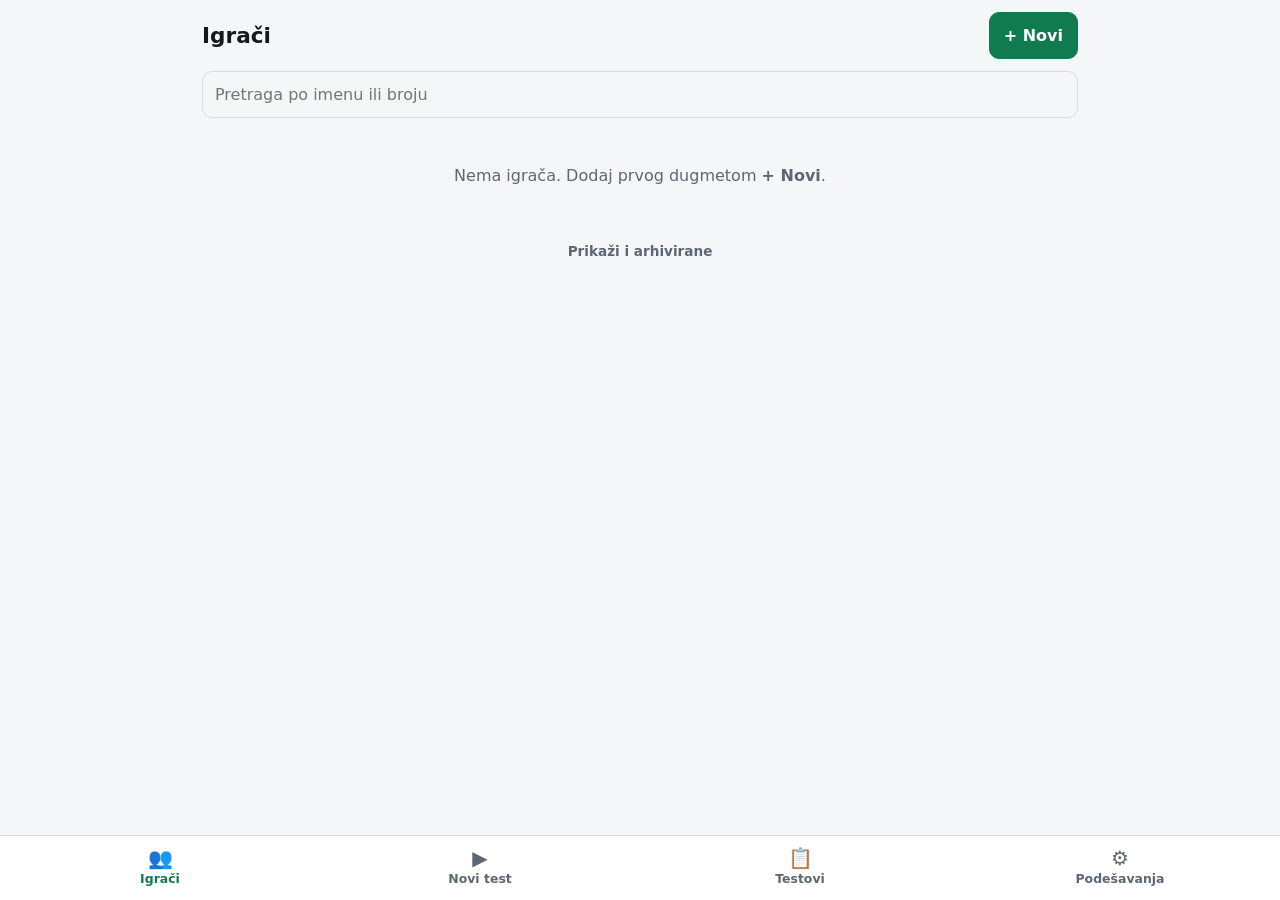
==== index.html @ e66dfb0d "Beep test za celu ekipu odjednom" ====
<!doctype html>
<html lang="sr">
<head>
<meta charset="utf-8">
<meta name="viewport" content="width=device-width, initial-scale=1, viewport-fit=cover">
<meta name="theme-color" content="#0f7b4f">
<meta name="mobile-web-app-capable" content="yes">
<meta name="apple-mobile-web-app-capable" content="yes">
<meta name="apple-mobile-web-app-status-bar-style" content="black-translucent">
<meta name="apple-mobile-web-app-title" content="Beep test">
<title>Beep test</title>
<link rel="manifest" href="manifest.webmanifest">
<link rel="icon" href="icons/ikona.svg" type="image/svg+xml">
<link rel="apple-touch-icon" href="icons/ikona-180.png">
<link rel="stylesheet" href="app.css">
</head>
<body>
<div id="app"></div>
<nav class="traka" id="traka"></nav>

<script src="js/protocol.js"></script>
<script src="js/data.js"></script>
<script src="js/audio.js"></script>
<script src="js/run.js"></script>
<script src="js/app.js"></script>
<script>
if ('serviceWorker' in navigator && location.protocol !== 'file:') {
  window.addEventListener('load', function () {
    navigator.serviceWorker.register('sw.js').catch(function () { /* radi i bez toga */ });
  });
}
</script>
</body>
</html>
---- app.css ----
/* Beep test - izgled je podesen za telefon u ruci trenera:
   krupna slova, velike dodirne mete, dobar kontrast i po suncu. */

:root {
  --poz: #f5f6f8;
  --kartica: #ffffff;
  --tekst: #14181f;
  --tekst-slab: #5d6674;
  --ivica: #d8dde5;
  --glavna: #0f7b4f;
  --glavna-tamna: #0a5c3b;
  --upozorenje: #d9a213;
  --opasnost: #c92c2c;
  --plava: #1f6feb;
  --senka: 0 1px 3px rgba(0, 0, 0, .12);
  --r: 12px;
}

@media (prefers-color-scheme: dark) {
  :root {
    --poz: #11151b;
    --kartica: #1a2029;
    --tekst: #eef2f7;
    --tekst-slab: #9aa5b4;
    --ivica: #2c3542;
    --glavna: #24a76c;
    --glavna-tamna: #1b8557;
    --upozorenje: #e6b422;
    --opasnost: #e0524f;
    --plava: #4b8ef7;
    --senka: none;
  }
}

* { box-sizing: border-box; -webkit-tap-highlight-color: transparent; }

html, body {
  margin: 0;
  padding: 0;
  background: var(--poz);
  color: var(--tekst);
  font-family: system-ui, -apple-system, "Segoe UI", Roboto, Arial, sans-serif;
  font-size: 16px;
  line-height: 1.45;
  overscroll-behavior-y: none;
}

body { padding-bottom: env(safe-area-inset-bottom); }

h1, h2, h3 { margin: 0 0 .5rem; line-height: 1.2; }
h1 { font-size: 1.35rem; }
h2 { font-size: 1.1rem; }
p { margin: 0 0 .75rem; }
a { color: var(--plava); }

/* ---------- okvir ---------- */

#app { max-width: 900px; margin: 0 auto; padding: 12px 12px 88px; }
.zaglavlje {
  display: flex; align-items: center; gap: 10px;
  margin-bottom: 12px; min-height: 40px;
}
.zaglavlje h1 { flex: 1; margin: 0; }

.traka {
  position: fixed; left: 0; right: 0; bottom: 0; z-index: 20;
  display: flex; background: var(--kartica);
  border-top: 1px solid var(--ivica);
  padding-bottom: env(safe-area-inset-bottom);
}
.traka a {
  flex: 1; text-align: center; padding: 10px 4px 12px;
  color: var(--tekst-slab); text-decoration: none;
  font-size: .78rem; font-weight: 600;
}
.traka a .ikona { display: block; font-size: 1.25rem; line-height: 1.5rem; }
.traka a.aktivna { color: var(--glavna); }

/* ---------- osnovni elementi ---------- */

.kartica {
  background: var(--kartica); border: 1px solid var(--ivica);
  border-radius: var(--r); padding: 12px; margin-bottom: 10px;
  box-shadow: var(--senka);
}
.kartica.klik { cursor: pointer; }
.kartica.klik:active { transform: scale(.995); }

.red { display: flex; align-items: center; gap: 10px; }
.red .rast { flex: 1; min-width: 0; }
.slab { color: var(--tekst-slab); font-size: .85rem; }
.krupno { font-size: 1.6rem; font-weight: 700; font-variant-numeric: tabular-nums; }
.skraceno { overflow: hidden; text-overflow: ellipsis; white-space: nowrap; }
.razmak { margin-top: 14px; }
.sredina { text-align: center; }

button, .dugme {
  font: inherit; font-weight: 600;
  border: 1px solid var(--ivica); background: var(--kartica); color: var(--tekst);
  border-radius: 10px; padding: 11px 14px; min-height: 46px;
  cursor: pointer; text-decoration: none; display: inline-flex;
  align-items: center; justify-content: center; gap: 6px;
}
button:active, .dugme:active { filter: brightness(.94); }
button.glavno, .dugme.glavno { background: var(--glavna); border-color: var(--glavna); color: #fff; }
button.opasno { background: var(--opasnost); border-color: var(--opasnost); color: #fff; }
button.tiho { background: transparent; border-color: transparent; color: var(--tekst-slab); }
button.malo { min-height: 36px; padding: 6px 10px; font-size: .85rem; }
button[disabled] { opacity: .45; pointer-events: none; }
.dugmad { display: flex; gap: 8px; flex-wrap: wrap; }
.dugmad.puno button, .dugmad.puno .dugme { flex: 1; }

label { display: block; font-size: .85rem; color: var(--tekst-slab); margin: 10px 0 4px; }
input, select, textarea {
  font: inherit; width: 100%; padding: 11px 12px; min-height: 46px;
  border: 1px solid var(--ivica); border-radius: 10px;
  background: var(--poz); color: var(--tekst);
}
textarea { min-height: 70px; }
input[type="checkbox"] { width: auto; min-height: 0; }

.znak {
  display: inline-block; padding: 2px 8px; border-radius: 999px;
  font-size: .74rem; font-weight: 700; border: 1px solid var(--ivica);
  color: var(--tekst-slab); white-space: nowrap;
}
.znak.zeleno { background: var(--glavna); border-color: var(--glavna); color: #fff; }
.znak.zuto { background: var(--upozorenje); border-color: var(--upozorenje); color: #241c00; }
.znak.crveno { background: var(--opasnost); border-color: var(--opasnost); color: #fff; }

.prazno { text-align: center; color: var(--tekst-slab); padding: 32px 12px; }

/* ---------- izbor ucesnika ---------- */

.izbor { display: grid; grid-template-columns: repeat(auto-fill, minmax(150px, 1fr)); gap: 8px; }
.izbor .stavka {
  display: flex; align-items: center; gap: 8px; padding: 10px;
  border: 1px solid var(--ivica); border-radius: 10px; background: var(--kartica);
  cursor: pointer; user-select: none;
}
.izbor .stavka.cekirana { border-color: var(--glavna); box-shadow: inset 0 0 0 1px var(--glavna); }

/* ---------- ekran testiranja ---------- */

body.trci { overflow: hidden; }
.tok { position: fixed; inset: 0; display: flex; flex-direction: column; background: var(--poz); z-index: 30; }
.tok .vrh {
  padding: 10px 12px calc(10px + env(safe-area-inset-top));
  background: var(--kartica); border-bottom: 1px solid var(--ivica);
}
.tok .brojevi { display: flex; align-items: baseline; gap: 14px; }
.tok .nivo { font-size: 2.6rem; font-weight: 800; font-variant-numeric: tabular-nums; line-height: 1; }
.tok .sat { font-size: 1.1rem; font-variant-numeric: tabular-nums; color: var(--tekst-slab); }
.tok .napredak { height: 8px; background: var(--ivica); border-radius: 999px; margin-top: 8px; overflow: hidden; }
.tok .napredak i { display: block; height: 100%; background: var(--glavna); width: 0; }
.tok .napredak.uskoro i { background: var(--upozorenje); }

.plocice {
  flex: 1; overflow-y: auto; padding: 10px;
  display: grid; gap: 8px;
  grid-template-columns: repeat(auto-fill, minmax(104px, 1fr));
  align-content: start;
}
/* 20 i vise ucesnika mora da stane na ekran telefona */
.plocice.gusto { gap: 6px; grid-template-columns: repeat(auto-fill, minmax(88px, 1fr)); }
.plocice.gusto .plocica { min-height: 84px; padding: 6px 4px; }
.plocice.gusto .plocica .ime { font-size: .8rem; }
.plocice.gusto .plocica .rez { font-size: 1.05rem; }
.plocica {
  position: relative; border: 2px solid var(--ivica); border-radius: var(--r);
  background: var(--kartica); padding: 8px 6px; min-height: 92px;
  display: flex; flex-direction: column; align-items: center; justify-content: center;
  gap: 2px; text-align: center; cursor: pointer; user-select: none;
}
.plocica .ime { font-weight: 700; font-size: .92rem; width: 100%; overflow: hidden; text-overflow: ellipsis; white-space: nowrap; }
.plocica .dres { font-size: .72rem; color: var(--tekst-slab); }
.plocica .rez { font-size: 1.25rem; font-weight: 800; font-variant-numeric: tabular-nums; }
.plocica.aktivan { border-color: var(--glavna); }
.plocica.opomena { border-color: var(--upozorenje); background: color-mix(in srgb, var(--upozorenje) 18%, var(--kartica)); }
.plocica.ispao, .plocica.odustao, .plocica.povreda {
  border-color: var(--opasnost); background: color-mix(in srgb, var(--opasnost) 14%, var(--kartica)); opacity: .9;
}
.plocica.zavrsio { border-color: var(--plava); }
.plocica { overflow: hidden; }
.plocica .ime { padding: 0 2px; }
.plocica .podnozje {
  display: flex; align-items: center; justify-content: center; gap: 6px;
  margin-top: 2px; width: 100%; max-width: 100%;
}
.plocica .podnozje .dres { overflow: hidden; text-overflow: ellipsis; white-space: nowrap; }
.plocica .podnozje button { flex: none; min-height: 26px; padding: 1px 8px; font-size: .7rem; }

.tok .dno {
  display: flex; gap: 8px; padding: 10px 12px calc(10px + env(safe-area-inset-bottom));
  background: var(--kartica); border-top: 1px solid var(--ivica);
}
.tok .dno button { flex: 1; }

.odbrojavanje {
  position: fixed; inset: 0; z-index: 40; background: rgba(0, 0, 0, .82); color: #fff;
  display: flex; flex-direction: column; align-items: center; justify-content: center;
}
.odbrojavanje .broj { font-size: 7rem; font-weight: 800; line-height: 1; }

/* ---------- tabele i grafikon ---------- */

.tabela { width: 100%; border-collapse: collapse; font-size: .9rem; }
.tabela th, .tabela td { padding: 8px 6px; text-align: left; border-bottom: 1px solid var(--ivica); }
.tabela th { font-size: .75rem; text-transform: uppercase; letter-spacing: .03em; color: var(--tekst-slab); }
.tabela td.broj, .tabela th.broj { text-align: right; font-variant-numeric: tabular-nums; }
.uvijeno { overflow-x: auto; -webkit-overflow-scrolling: touch; }

.grafikon { width: 100%; height: 180px; display: block; }
.grafikon .linija { fill: none; stroke: var(--glavna); stroke-width: 2.5; }
.grafikon .tacka { fill: var(--glavna); }
.grafikon .osa { stroke: var(--ivica); stroke-width: 1; }
.grafikon text { fill: var(--tekst-slab); font-size: 10px; }

.poruka {
  position: fixed; left: 50%; bottom: 84px; transform: translateX(-50%);
  background: var(--tekst); color: var(--poz); padding: 10px 16px; border-radius: 999px;
  font-size: .9rem; font-weight: 600; z-index: 50; max-width: 90vw; text-align: center;
}
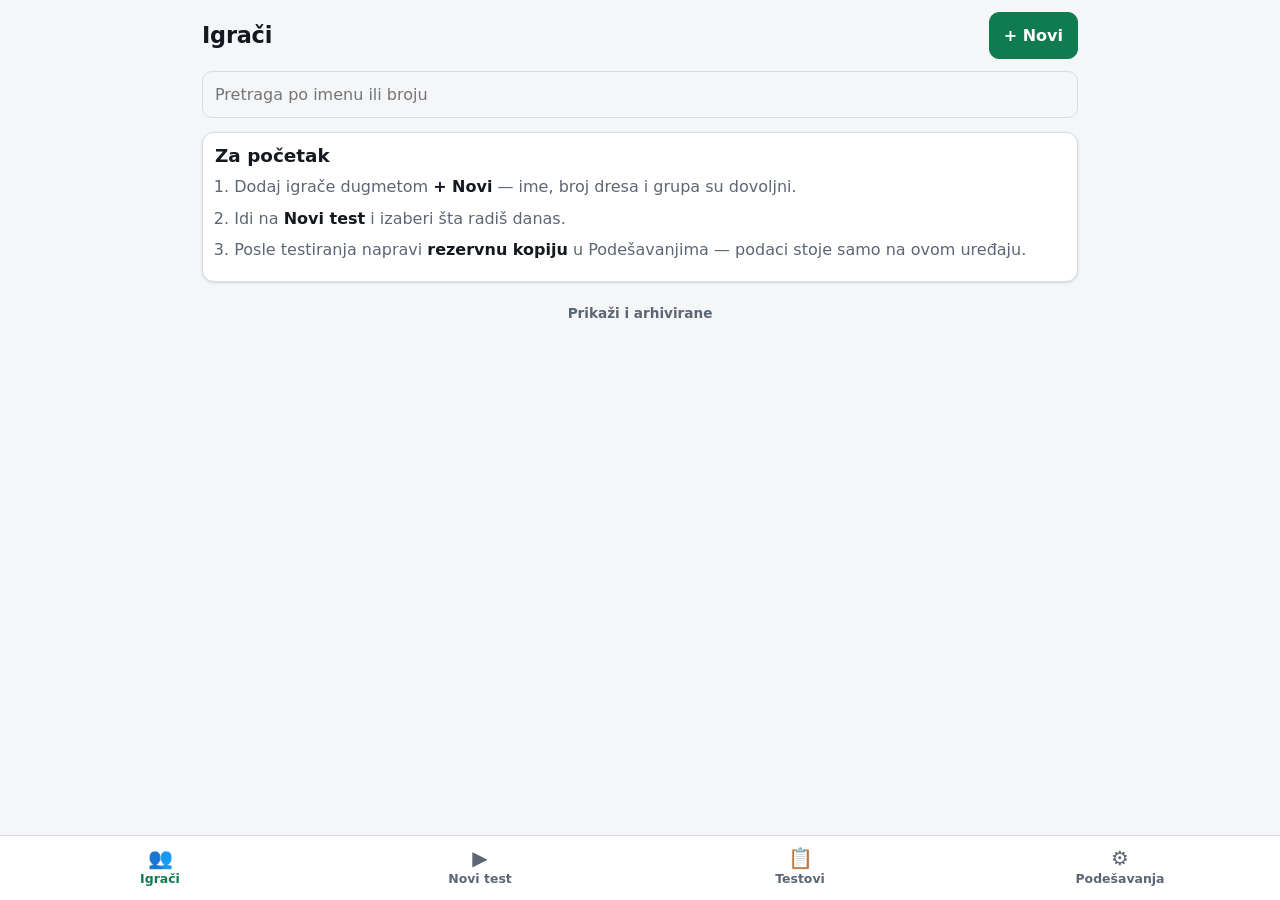
==== commit 4167b6ea: "Pet kvarova sa ekrana i utezanje izgleda Snimanjem svih ekrana sa realnim podacima naslo se pet stva" ====
--- a/index.html
+++ b/index.html
@@ -19,14 +19,30 @@
 <nav class="traka" id="traka"></nav>
 
 <script src="js/protocol.js"></script>
+<script src="js/testovi.js"></script>
 <script src="js/data.js"></script>
 <script src="js/audio.js"></script>
 <script src="js/run.js"></script>
 <script src="js/app.js"></script>
 <script>
 if ('serviceWorker' in navigator && location.protocol !== 'file:') {
+  /* Kad nova verzija preuzme stranicu, osvezi je jednom - inace bi trener
+     gledao staru sve dok ne zatvori i ne otvori aplikaciju jos jednom.
+     Usred testiranja se ne osvezava, da ne prekine merenje. */
+  var osvezeno = false;
+  /* Pri prvoj instalaciji nema sta da se osvezava - stranica je vec najnovija.
+     Osvezava se samo kad je ranija verzija zaista smenjena novom. */
+  var imaoKontrolu = !!navigator.serviceWorker.controller;
+  navigator.serviceWorker.addEventListener('controllerchange', function () {
+    if (!imaoKontrolu || osvezeno) return;
+    if ((location.hash || '') === '#/tok') return;
+    osvezeno = true;
+    location.reload();
+  });
   window.addEventListener('load', function () {
-    navigator.serviceWorker.register('sw.js').catch(function () { /* radi i bez toga */ });
+    navigator.serviceWorker.register('sw.js').then(function (reg) {
+      reg.update();
+    }).catch(function () { /* radi i bez toga */ });
   });
 }
 </script>
--- a/app.css
+++ b/app.css
@@ -14,6 +14,22 @@
   --plava: #1f6feb;
   --senka: 0 1px 3px rgba(0, 0, 0, .12);
   --r: 12px;
+
+  /* skala slova - da se glavno razlikuje od uzgrednog */
+  --f-xs: .78rem;
+  --f-s: .875rem;
+  --f-l: 1.15rem;
+  --f-xl: 1.4rem;
+  --f-2xl: 2rem;
+  --f-3xl: 3.2rem;
+
+  /* grupe testova - boja nosi znacenje, nije ukras */
+  --g-izdrzljivost: #0f7b4f;
+  --g-skok: #7b3fb0;
+  --g-brzina: #1f6feb;
+  --g-agilnost: #c2681a;
+  --g-merenje: #5d6674;
+  --akcenat: var(--glavna);
 }
 
 @media (prefers-color-scheme: dark) {
@@ -29,6 +45,11 @@
     --opasnost: #e0524f;
     --plava: #4b8ef7;
     --senka: none;
+    --g-izdrzljivost: #24a76c;
+    --g-skok: #a879dd;
+    --g-brzina: #4b8ef7;
+    --g-agilnost: #e0913f;
+    --g-merenje: #9aa5b4;
   }
 }
 
@@ -48,8 +69,8 @@
 body { padding-bottom: env(safe-area-inset-bottom); }
 
 h1, h2, h3 { margin: 0 0 .5rem; line-height: 1.2; }
-h1 { font-size: 1.35rem; }
-h2 { font-size: 1.1rem; }
+h1 { font-size: var(--f-xl); letter-spacing: -.01em; }
+h2 { font-size: var(--f-l); }
 p { margin: 0 0 .75rem; }
 a { color: var(--plava); }
 
@@ -83,14 +104,29 @@
   border-radius: var(--r); padding: 12px; margin-bottom: 10px;
   box-shadow: var(--senka);
 }
+/* boja grupe testa - leva traka na kartici, tacka u spisku */
+.g-izdrzljivost { --akcenat: var(--g-izdrzljivost); }
+.g-skok { --akcenat: var(--g-skok); }
+.g-brzina { --akcenat: var(--g-brzina); }
+.g-agilnost { --akcenat: var(--g-agilnost); }
+.g-merenje { --akcenat: var(--g-merenje); }
+.kartica[class*="g-"] { border-left: 3px solid var(--akcenat); }
+.stavka .tacka {
+  flex: none; width: 10px; height: 10px; border-radius: 50%;
+  background: var(--akcenat); margin-right: 2px;
+}
+
 .kartica.klik { cursor: pointer; }
 .kartica.klik:active { transform: scale(.995); }
 
 .red { display: flex; align-items: center; gap: 10px; }
 .red .rast { flex: 1; min-width: 0; }
-.slab { color: var(--tekst-slab); font-size: .85rem; }
-.krupno { font-size: 1.6rem; font-weight: 700; font-variant-numeric: tabular-nums; }
+.slab { color: var(--tekst-slab); font-size: var(--f-s); }
+.krupno { font-size: var(--f-2xl); font-weight: 700; font-variant-numeric: tabular-nums; line-height: 1.1; letter-spacing: -.02em; }
+.ogroman { font-size: var(--f-3xl); font-weight: 800; font-variant-numeric: tabular-nums; line-height: 1; letter-spacing: -.03em; }
 .skraceno { overflow: hidden; text-overflow: ellipsis; white-space: nowrap; }
+/* rezultat uz ime: broj drzi svoju sirinu, ime se prelama umesto da se sece */
+.ishod { flex: none; text-align: right; min-width: 5.5rem; }
 .razmak { margin-top: 14px; }
 .sredina { text-align: center; }
 
@@ -129,6 +165,9 @@
 .znak.crveno { background: var(--opasnost); border-color: var(--opasnost); color: #fff; }
 
 .prazno { text-align: center; color: var(--tekst-slab); padding: 32px 12px; }
+.uputstvo ol { margin: 0; padding-left: 1.2rem; }
+.uputstvo li { margin-bottom: 8px; color: var(--tekst-slab); }
+.uputstvo li b { color: var(--tekst); }
 
 /* ---------- izbor ucesnika ---------- */
 
@@ -140,6 +179,17 @@
 }
 .izbor .stavka.cekirana { border-color: var(--glavna); box-shadow: inset 0 0 0 1px var(--glavna); }
 
+/* spisak testova koji se mogu odraditi */
+.testovi .stavka {
+  display: flex; align-items: center; gap: 8px; padding: 12px 4px;
+  border-bottom: 1px solid var(--ivica); cursor: pointer;
+}
+.testovi .stavka:last-child { border-bottom: 0; }
+
+/* unos rezultata: polja za pokusaje stoje jedno uz drugo */
+.unos .red input { text-align: center; }
+.unos label { margin-top: 0; }
+
 /* ---------- ekran testiranja ---------- */
 
 body.trci { overflow: hidden; }
@@ -149,9 +199,9 @@
   background: var(--kartica); border-bottom: 1px solid var(--ivica);
 }
 .tok .brojevi { display: flex; align-items: baseline; gap: 14px; }
-.tok .nivo { font-size: 2.6rem; font-weight: 800; font-variant-numeric: tabular-nums; line-height: 1; }
-.tok .sat { font-size: 1.1rem; font-variant-numeric: tabular-nums; color: var(--tekst-slab); }
-.tok .napredak { height: 8px; background: var(--ivica); border-radius: 999px; margin-top: 8px; overflow: hidden; }
+.tok .nivo { font-size: var(--f-3xl); font-weight: 800; font-variant-numeric: tabular-nums; line-height: 1; letter-spacing: -.03em; }
+.tok .sat { font-size: var(--f-l); font-variant-numeric: tabular-nums; color: var(--tekst-slab); }
+.tok .napredak { height: 10px; background: var(--ivica); border-radius: 999px; margin-top: 8px; overflow: hidden; }
 .tok .napredak i { display: block; height: 100%; background: var(--glavna); width: 0; }
 .tok .napredak.uskoro i { background: var(--upozorenje); }
 
@@ -167,14 +217,14 @@
 .plocice.gusto .plocica .ime { font-size: .8rem; }
 .plocice.gusto .plocica .rez { font-size: 1.05rem; }
 .plocica {
-  position: relative; border: 2px solid var(--ivica); border-radius: var(--r);
+  position: relative; border: 3px solid var(--ivica); border-radius: var(--r);
   background: var(--kartica); padding: 8px 6px; min-height: 92px;
   display: flex; flex-direction: column; align-items: center; justify-content: center;
   gap: 2px; text-align: center; cursor: pointer; user-select: none;
 }
-.plocica .ime { font-weight: 700; font-size: .92rem; width: 100%; overflow: hidden; text-overflow: ellipsis; white-space: nowrap; }
+.plocica .ime { font-weight: 700; font-size: 1rem; width: 100%; overflow: hidden; text-overflow: ellipsis; white-space: nowrap; }
 .plocica .dres { font-size: .72rem; color: var(--tekst-slab); }
-.plocica .rez { font-size: 1.25rem; font-weight: 800; font-variant-numeric: tabular-nums; }
+.plocica .rez { font-size: 1.6rem; font-weight: 800; font-variant-numeric: tabular-nums; line-height: 1.1; }
 .plocica.aktivan { border-color: var(--glavna); }
 .plocica.opomena { border-color: var(--upozorenje); background: color-mix(in srgb, var(--upozorenje) 18%, var(--kartica)); }
 .plocica.ispao, .plocica.odustao, .plocica.povreda {
@@ -188,7 +238,7 @@
   margin-top: 2px; width: 100%; max-width: 100%;
 }
 .plocica .podnozje .dres { overflow: hidden; text-overflow: ellipsis; white-space: nowrap; }
-.plocica .podnozje button { flex: none; min-height: 26px; padding: 1px 8px; font-size: .7rem; }
+.plocica .podnozje button { flex: none; min-height: 38px; padding: 4px 12px; font-size: var(--f-xs); }
 
 .tok .dno {
   display: flex; gap: 8px; padding: 10px 12px calc(10px + env(safe-area-inset-bottom));
@@ -201,6 +251,13 @@
   display: flex; flex-direction: column; align-items: center; justify-content: center;
 }
 .odbrojavanje .broj { font-size: 7rem; font-weight: 800; line-height: 1; }
+.stoperica .broj { font-size: 4.2rem; font-variant-numeric: tabular-nums; margin: 6px 0; }
+.stoperica .kartica { color: var(--tekst); }
+
+/* opomena da evidencija nije nigde kopirana */
+.opomena-kopija { border-color: var(--upozorenje); background: color-mix(in srgb, var(--upozorenje) 12%, var(--kartica)); }
+/* pred nastavak se kroz brojac vide plocice i prima se dodir */
+.odbrojavanje.nastavak { background: rgba(0, 0, 0, .45); pointer-events: none; }
 
 /* ---------- tabele i grafikon ---------- */
 
